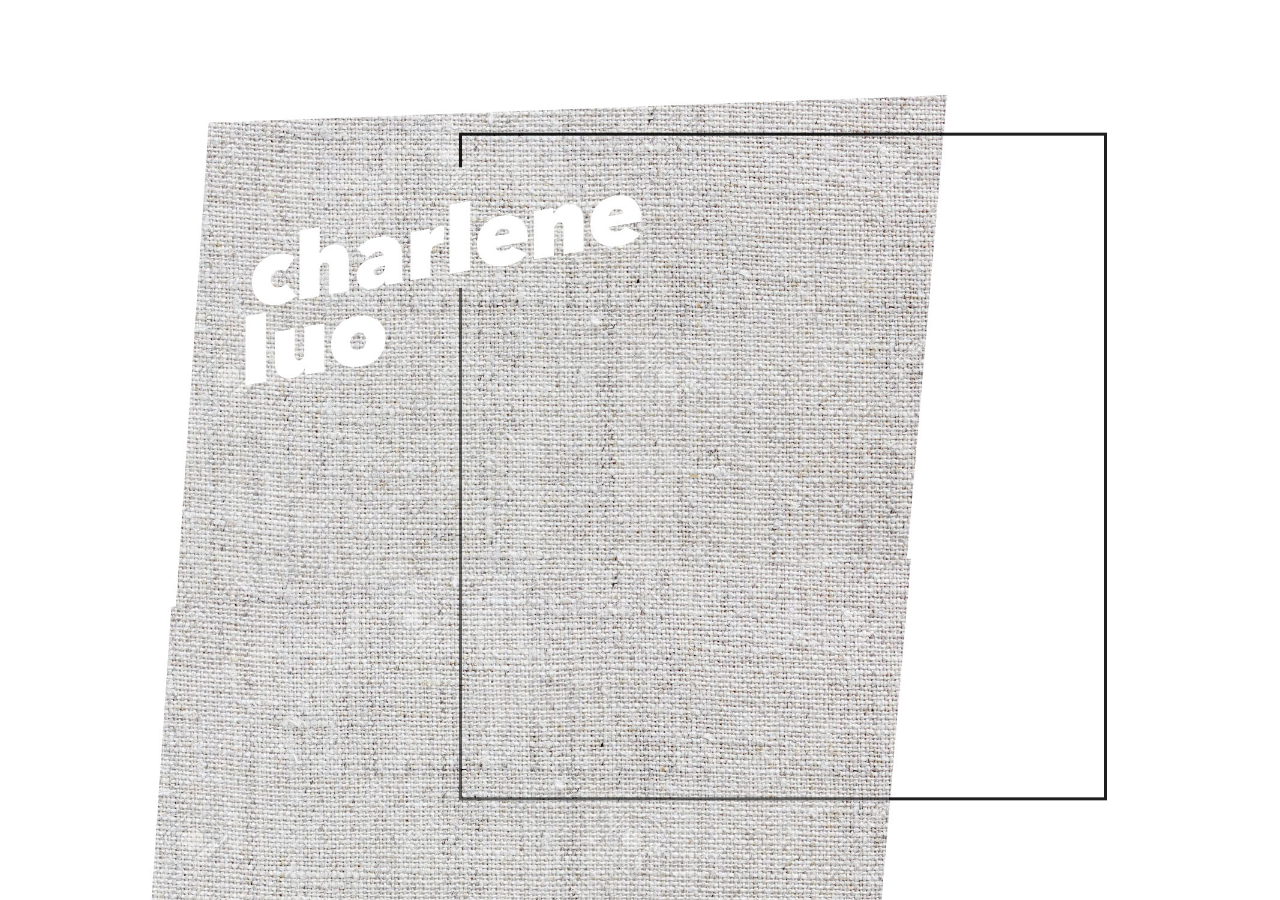
==== charlene/index.html @ d3f8b47d "commit" ====
<!DOCTYPE html>
<html>
  <head>
    <meta charset="utf-8">
    <link rel="stylesheet" type="text/css" href="all.css" media="all"/>
    <title>charlene luo</title>
  </head>
    
  <body>
    <div id="frame"></div>
    <img id="linen" src="res/charlene.jpg"/>

  </body>
</html>
---- charlene/all.css ----
#linen {
    max-height:100%;
    position: absolute;
    left: 0px;
    top: 0px;
    z-index: -1;
    }

#frame {
    background-image: url(res/frame.png);
    background-size: auto 100%;
    width:100%;
    height:100%;
    position: absolute;
    left: 0px;
    top: 0px;
    z-index: 0;
}

#frame:hover {
  background-image: url(res/frame_hover.png);
}
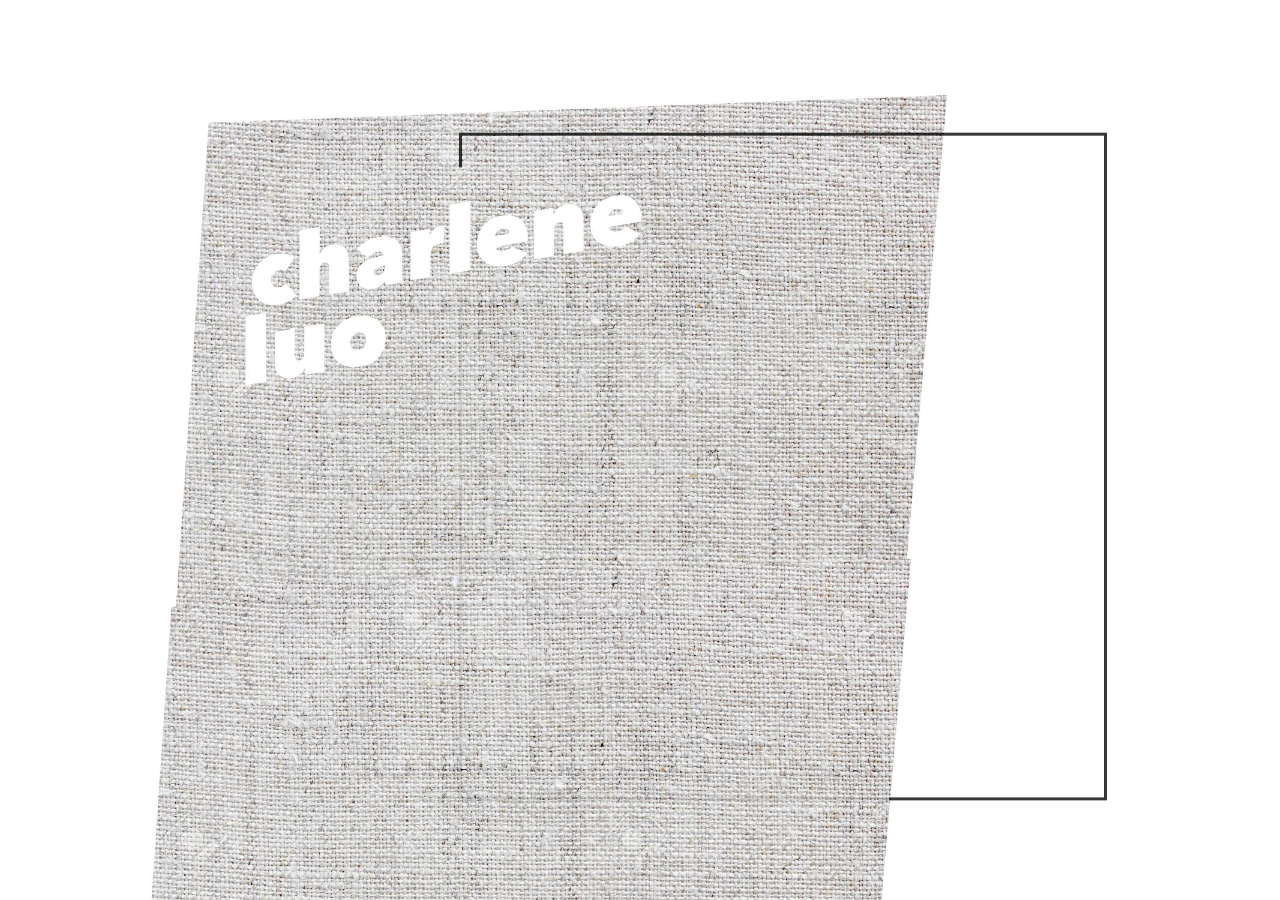
==== commit c0d1833c: "a" ====
--- a/charlene/index.html
+++ b/charlene/index.html
@@ -7,7 +7,7 @@
   </head>
     
   <body>
-    <div id="frame"></div>
+    <div id="frame"><a></a></div>
     <img id="linen" src="res/charlene.jpg"/>
 
   </body>
--- a/charlene/all.css
+++ b/charlene/all.css
@@ -8,6 +8,7 @@
 
 #frame {
     background-image: url(res/frame.png);
+    background-repeat: no-repeat;
     background-size: auto 100%;
     width:100%;
     height:100%;
